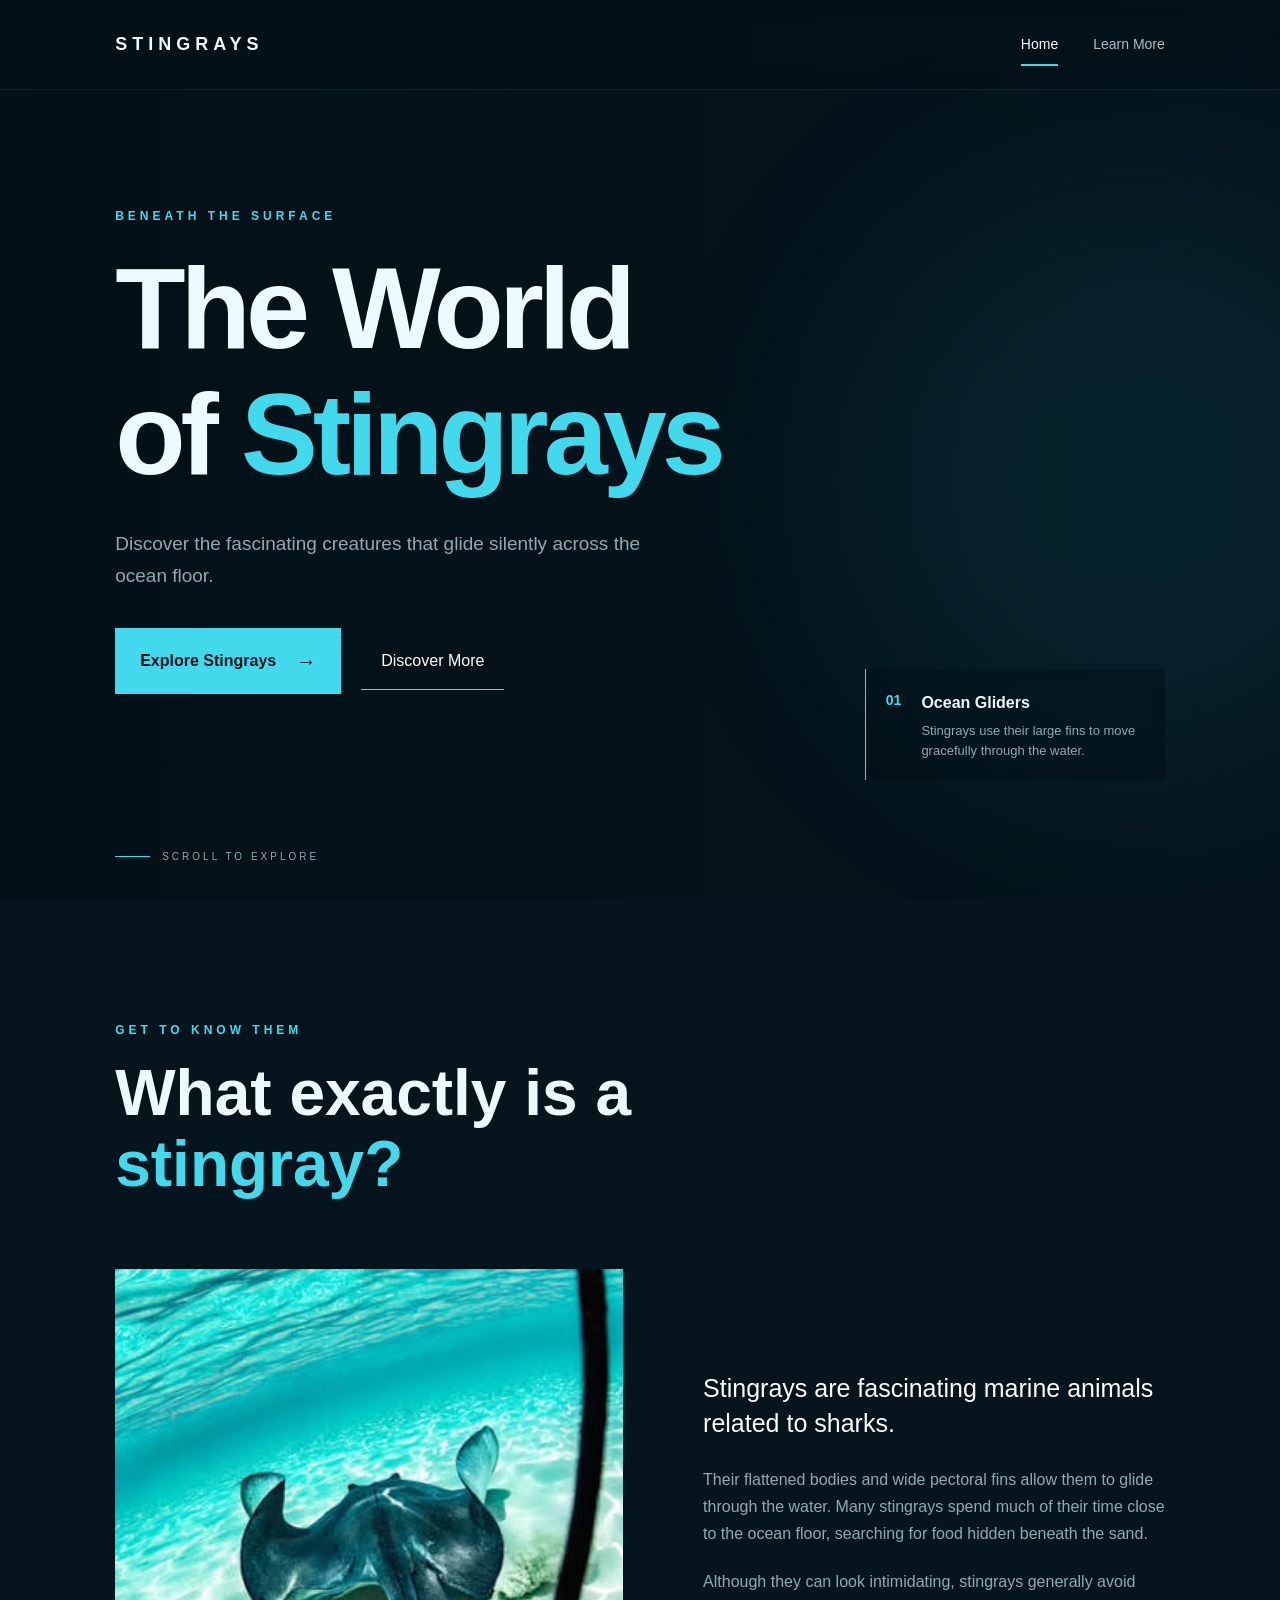
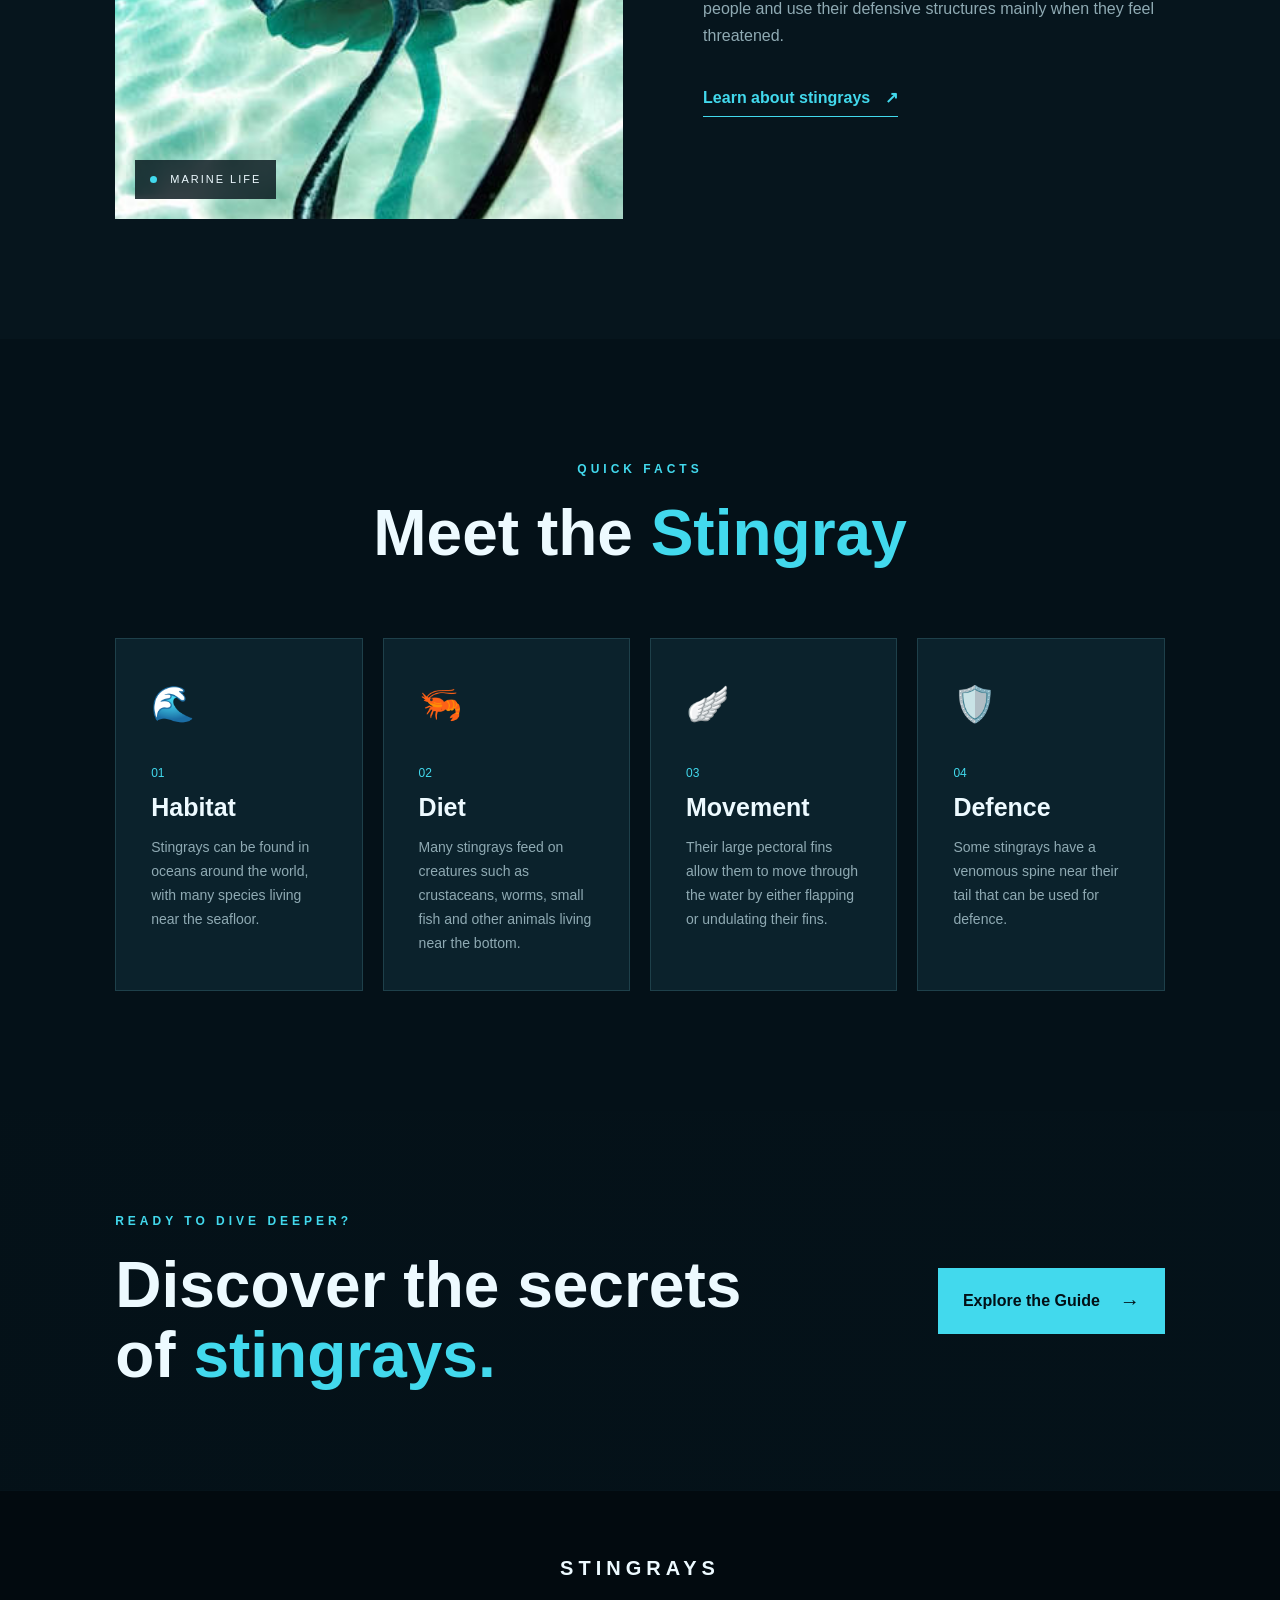
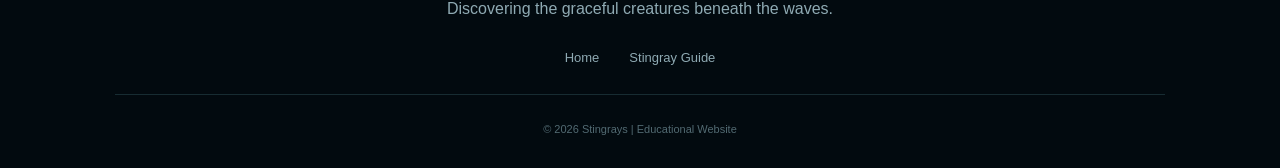
==== index.html @ f685bdc7 "Initial commit" ====
<!DOCTYPE html>
<html lang="en">

<head>
    <meta charset="UTF-8">
    <meta name="viewport" content="width=device-width, initial-scale=1.0">

    <title>Stingrays | Beneath the Surface</title>
    <link rel="stylesheet" href="style.css">
</head>


<body>


    <header class="navbar">

        <a href="index.html" class="logo">
            STINGRAYS
        </a>

        <nav>
            <a href="index.html" class="active">Home</a>
            <a href="Stingray.html">Learn More</a>
        </nav>

    </header>

    <section class="hero">

        <div class="hero-content">

            <p class="eyebrow">
                BENEATH THE SURFACE
            </p>

            <h1>
                The World<br>
                of <span>Stingrays</span>
            </h1>

            <p class="hero-text">
                Discover the fascinating creatures that glide
                silently across the ocean floor.
            </p>

            <div class="hero-buttons">

                <a href="Stingray.html" class="primary-button">
                    Explore Stingrays
                    <span>→</span>
                </a>

                <a href="#about" class="secondary-button">
                    Discover More
                </a>

            </div>

        </div>

        <div class="hero-fact">

            <div class="fact-number">
                01
            </div>

            <div>
                <strong>Ocean Gliders</strong>
                <p>
                    Stingrays use their large fins
                    to move gracefully through the water.
                </p>
            </div>

        </div>


        <!-- Scroll indicator -->

        <div class="scroll">
            <span></span>
            SCROLL TO EXPLORE
        </div>

    </section>

    <section class="section" id="about">

        <div class="section-heading">

            <p class="eyebrow">
                GET TO KNOW THEM
            </p>

            <h2>
                What exactly is a <span>stingray?</span>
            </h2>

        </div>


        <div class="intro-grid">

            <div class="intro-image">

                <img src="stingray2.jpg"
                     alt="Stingray swimming underwater">

                <div class="image-label">
                    <span></span>
                    MARINE LIFE
                </div>

            </div>


            <div class="intro-text">

                <p class="large-text">
                    Stingrays are fascinating marine animals
                    related to sharks.
                </p>

                <p>
                    Their flattened bodies and wide pectoral fins
                    allow them to glide through the water. Many
                    stingrays spend much of their time close to the
                    ocean floor, searching for food hidden beneath
                    the sand.
                </p>

                <p>
                    Although they can look intimidating, stingrays
                    generally avoid people and use their defensive
                    structures mainly when they feel threatened.
                </p>

                <a href="Stingray.html" class="text-link">
                    Learn about stingrays
                    <span>↗</span>
                </a>

            </div>

        </div>

    </section>

    <section class="facts-section">

        <div class="section-heading center">

            <p class="eyebrow">
                QUICK FACTS
            </p>

            <h2>
                Meet the <span>Stingray</span>
            </h2>

        </div>


        <div class="fact-cards">


            <article class="fact-card">

                <div class="card-icon">
                    🌊
                </div>

                <p class="card-number">
                    01
                </p>

                <h3>
                    Habitat
                </h3>

                <p>
                    Stingrays can be found in oceans around
                    the world, with many species living near
                    the seafloor.
                </p>

            </article>


            <article class="fact-card">

                <div class="card-icon">
                    🦐
                </div>

                <p class="card-number">
                    02
                </p>

                <h3>
                    Diet
                </h3>

                <p>
                    Many stingrays feed on creatures such as
                    crustaceans, worms, small fish and other
                    animals living near the bottom.
                </p>

            </article>


            <article class="fact-card">

                <div class="card-icon">
                    🪽
                </div>

                <p class="card-number">
                    03
                </p>

                <h3>
                    Movement
                </h3>

                <p>
                    Their large pectoral fins allow them to
                    move through the water by either flapping
                    or undulating their fins.
                </p>

            </article>


            <article class="fact-card">

                <div class="card-icon">
                    🛡️
                </div>

                <p class="card-number">
                    04
                </p>

                <h3>
                    Defence
                </h3>

                <p>
                    Some stingrays have a venomous spine near
                    their tail that can be used for defence.
                </p>

            </article>

        </div>

    </section>
    <section class="cta">

        <div>

            <p class="eyebrow">
                READY TO DIVE DEEPER?
            </p>

            <h2>
                Discover the secrets<br>
                of <span>stingrays.</span>
            </h2>

        </div>

        <a href="Stingray.html" class="primary-button">
            Explore the Guide
            <span>→</span>
        </a>

    </section>
    <footer>

        <div class="footer-logo">
            STINGRAYS
        </div>

        <p>
            Discovering the graceful creatures beneath the waves.
        </p>

        <div class="footer-links">
            <a href="index.html">Home</a>
            <a href="Stingray.html">Stingray Guide</a>
        </div>

        <div class="copyright">
            © 2026 Stingrays | Educational Website
        </div>

    </footer>


</body>
<a href="Stingray.html"></a>
<a href="index.html"></a>
</html>
---- style.css ----
* {
    margin: 0;
    padding: 0;
    box-sizing: border-box;
}


html {
    scroll-behavior: smooth;
}


body {
    font-family: Arial, Helvetica, sans-serif;

    background: #06151d;

    color: #edfaff;

    line-height: 1.7;
}


:root {

    --background: #06151d;

    --dark: #031017;

    --blue: #42d9ed;

    --light-blue: #8debf5;

    --text: #edfaff;

    --muted: #8faab3;

    --card: #0b222c;

    --border: rgba(141, 235, 245, 0.15);
}


a {
    color: inherit;
    text-decoration: none;
}


img {
    width: 100%;
    display: block;
}


.section {
    padding: 120px 9%;
}


.eyebrow {
    color: var(--blue);

    font-size: 12px;

    font-weight: bold;

    letter-spacing: 4px;

    margin-bottom: 18px;
}


h1,
h2,
h3 {
    line-height: 1.1;
}


h2 {
    font-size: clamp(40px, 5vw, 70px);
}


h2 span,
h1 span {
    color: var(--blue);
}


p {
    color: var(--muted);
}

.navbar {

    position: absolute;

    top: 0;

    left: 0;

    width: 100%;

    height: 90px;

    padding: 0 9%;

    display: flex;

    align-items: center;

    justify-content: space-between;

    z-index: 20;

    border-bottom: 1px solid rgba(255,255,255,0.08);

    background: rgba(3, 16, 23, 0.35);

    backdrop-filter: blur(10px);
}


.logo {

    font-size: 18px;

    font-weight: 900;

    letter-spacing: 5px;
}


.navbar nav {

    display: flex;

    gap: 35px;
}


.navbar nav a {

    color: #a9c1c8;

    font-size: 14px;

    position: relative;

    transition: 0.3s;
}


.navbar nav a:hover,
.navbar nav a.active {

    color: white;
}


.navbar nav a.active::after {

    content: "";

    position: absolute;

    left: 0;

    bottom: -10px;

    width: 100%;

    height: 2px;

    background: var(--blue);
}

.hero {

    min-height: 100vh;

    position: relative;

    display: flex;

    align-items: center;

    padding: 120px 9%;

    overflow: hidden;

    background:

        linear-gradient(
            90deg,
            rgba(3, 16, 23, 0.95),
            rgba(3, 16, 23, 0.6),
            rgba(3, 16, 23, 0.25)
        ),

        url("images/stingray.jpg");

    background-size: cover;

    background-position: center;
}


/* Creates a subtle glow behind the text */

.hero::before {

    content: "";

    position: absolute;

    width: 600px;

    height: 600px;

    border-radius: 50%;

    background: rgba(45, 207, 226, 0.08);

    filter: blur(100px);

    right: -150px;

    top: 20%;
}


.hero-content {

    position: relative;

    max-width: 700px;

    z-index: 2;
}


.hero h1 {

    font-size: clamp(65px, 9vw, 125px);

    letter-spacing: -5px;

    margin-bottom: 30px;
}


.hero-text {

    font-size: 19px;

    max-width: 530px;

    margin-bottom: 35px;
}

.hero-buttons {

    display: flex;

    align-items: center;

    gap: 20px;
}


.primary-button {

    display: inline-flex;

    align-items: center;

    gap: 20px;

    padding: 16px 25px;

    background: var(--blue);

    color: #021016;

    font-weight: bold;

    transition: 0.3s;
}


.primary-button span {

    font-size: 20px;

    transition: 0.3s;
}


.primary-button:hover {

    transform: translateY(-4px);

    box-shadow: 0 15px 40px rgba(66, 217, 237, 0.2);
}


.primary-button:hover span {

    transform: translateX(5px);
}


.secondary-button {

    padding: 15px 20px;

    color: white;

    border-bottom: 1px solid var(--blue);
}

.hero-fact {

    position: absolute;

    right: 9%;

    bottom: 120px;

    max-width: 300px;

    display: flex;

    gap: 20px;

    padding: 20px;

    border-left: 1px solid var(--blue);

    background: rgba(3,16,23,0.45);

    backdrop-filter: blur(8px);
}


.fact-number {

    font-size: 14px;

    color: var(--blue);

    font-weight: bold;
}


.hero-fact strong {

    display: block;

    margin-bottom: 5px;
}


.hero-fact p {

    font-size: 13px;

    line-height: 1.5;
}

.scroll {

    position: absolute;

    bottom: 35px;

    left: 9%;

    font-size: 10px;

    letter-spacing: 3px;

    color: #8faab3;

    display: flex;

    align-items: center;

    gap: 12px;
}


.scroll span {

    display: block;

    width: 35px;

    height: 1px;

    background: var(--blue);
}

.section-heading {

    max-width: 750px;

    margin-bottom: 70px;
}


.section-heading.center {

    text-align: center;

    margin-left: auto;

    margin-right: auto;
}


.heading-description {

    max-width: 600px;

    margin: 25px auto 0;

    color: var(--muted);
}

.intro-grid {

    display: grid;

    grid-template-columns: 1.1fr 1fr;

    gap: 80px;

    align-items: center;
}


.intro-image {

    position: relative;
}


.intro-image img {

    height: 550px;

    object-fit: cover;
}


.image-label {

    position: absolute;

    bottom: 20px;

    left: 20px;

    padding: 10px 15px;

    background: rgba(3,16,23,0.8);

    backdrop-filter: blur(8px);

    font-size: 11px;

    letter-spacing: 2px;
}


.image-label span {

    display: inline-block;

    width: 7px;

    height: 7px;

    border-radius: 50%;

    background: var(--blue);

    margin-right: 8px;
}


.intro-text {

    max-width: 550px;
}


.large-text {

    font-size: 25px;

    color: white;

    line-height: 1.4;

    margin-bottom: 25px;
}


.intro-text p:not(.large-text) {

    margin-bottom: 20px;
}


.text-link {

    display: inline-flex;

    gap: 15px;

    margin-top: 15px;

    color: var(--blue);

    font-weight: bold;

    border-bottom: 1px solid var(--blue);

    padding-bottom: 5px;
}

.facts-section {

    padding: 120px 9%;

    background: #041118;
}


.fact-cards {

    display: grid;

    grid-template-columns: repeat(4, 1fr);

    gap: 20px;
}


.fact-card {

    min-height: 330px;

    padding: 35px;

    background: var(--card);

    border: 1px solid var(--border);

    position: relative;

    transition: 0.3s;
}


.fact-card:hover {

    transform: translateY(-8px);

    border-color: rgba(66,217,237,0.5);
}


.card-icon {

    font-size: 35px;

    margin-bottom: 30px;
}


.card-number {

    color: var(--blue);

    font-size: 12px;

    margin-bottom: 10px;
}


.fact-card h3 {

    font-size: 25px;

    margin-bottom: 15px;
}


.fact-card p:last-child {

    font-size: 14px;
}

.cta {

    padding: 100px 9%;

    display: flex;

    align-items: center;

    justify-content: space-between;

    gap: 40px;

    background:

        linear-gradient(
            90deg,
            rgba(4, 17, 24, 0.95),
            rgba(4, 17, 24, 0.75)
        ),

        url("images/stingray2.jpg");

    background-size: cover;

    background-position: center;
}


.cta h2 {

    font-size: clamp(40px, 5vw, 65px);
}

.page-hero {

    min-height: 80vh;

    display: flex;

    align-items: center;

    padding: 150px 9%;

    background:

        linear-gradient(
            90deg,
            rgba(3,16,23,0.95),
            rgba(3,16,23,0.55)
        ),

        url("images/stingray2.jpg");

    background-size: cover;

    background-position: center;
}


.page-hero-content {

    max-width: 800px;
}


.page-hero h1 {

    font-size: clamp(65px, 8vw, 110px);

    letter-spacing: -4px;

    margin-bottom: 30px;
}


.page-hero p:last-child {

    font-size: 19px;

    max-width: 550px;
}

.large-info-grid {

    display: grid;

    grid-template-columns: 1fr 1fr;

    gap: 80px;

    align-items: center;
}


.info-image img {

    height: 600px;

    object-fit: cover;
}


.info-content > p {

    margin-bottom: 20px;
}


.mini-stat-grid {

    display: grid;

    grid-template-columns: 1fr 1fr;

    gap: 20px;

    margin-top: 40px;
}


.mini-stat-grid div {

    padding: 20px;

    border-top: 1px solid var(--border);
}


.mini-stat-grid strong {

    display: block;

    color: var(--blue);

    margin-bottom: 5px;
}


.mini-stat-grid span {

    font-size: 13px;

    color: var(--muted);
}

.dark-section {

    padding: 120px 9%;

    background: #030e14;
}


.anatomy-grid {

    display: grid;

    grid-template-columns: repeat(4, 1fr);

    gap: 20px;
}


.anatomy-card {

    padding: 35px;

    min-height: 300px;

    border: 1px solid var(--border);

    background: #061923;

    transition: 0.3s;
}


.anatomy-card:hover {

    border-color: var(--blue);

    transform: translateY(-5px);
}


.anatomy-number {

    color: var(--blue);

    margin-bottom: 70px;

    font-size: 13px;
}


.anatomy-card h3 {

    font-size: 24px;

    margin-bottom: 15px;
}


.anatomy-card p {

    font-size: 14px;
}

.split-heading {

    display: flex;

    justify-content: space-between;

    gap: 50px;

    margin-bottom: 70px;
}


.split-heading > p {

    max-width: 400px;

    align-self: flex-end;
}


.food-grid {

    display: grid;

    grid-template-columns: 1fr 1fr;

    border-top: 1px solid var(--border);
}


.food-item {

    padding: 40px;

    border-bottom: 1px solid var(--border);

    transition: 0.3s;
}


.food-item:nth-child(odd) {

    border-right: 1px solid var(--border);
}


.food-item:hover {

    background: #0a2029;
}


.food-item span {

    color: var(--blue);

    font-size: 12px;

    letter-spacing: 2px;
}


.food-item h3 {

    margin: 15px 0;

    font-size: 28px;
}


.habitat-section {

    min-height: 650px;

    display: flex;

    align-items: center;

    padding: 100px 9%;

    background:

        linear-gradient(
            90deg,
            rgba(3,16,23,0.95),
            rgba(3,16,23,0.55)
        ),

        url("images/stingray.jpg");

    background-size: cover;

    background-position: center;
}


.habitat-content {

    max-width: 650px;
}


.habitat-content h2 {

    margin-bottom: 30px;
}


.habitat-content > p {

    font-size: 18px;

    margin-bottom: 30px;
}


.habitat-tags {

    display: flex;

    flex-wrap: wrap;

    gap: 10px;
}


.habitat-tags span {

    padding: 9px 13px;

    border: 1px solid rgba(66,217,237,0.4);

    color: var(--light-blue);

    font-size: 10px;

    letter-spacing: 2px;
}


.defence-box {

    display: grid;

    grid-template-columns: 120px 1fr;

    gap: 40px;

    padding: 50px;

    border: 1px solid var(--border);

    background: var(--card);

    max-width: 1000px;
}


.defence-icon {

    font-size: 55px;

    text-align: center;
}


.defence-box h3 {

    font-size: 32px;

    margin-bottom: 20px;
}


.defence-box p {

    margin-bottom: 15px;

    max-width: 750px;
}

.number-facts {

    max-width: 1000px;

    margin: auto;
}


.number-facts > div {

    display: grid;

    grid-template-columns: 100px 1fr;

    gap: 30px;

    padding: 25px 0;

    border-bottom: 1px solid var(--border);
}


.number-facts strong {

    color: var(--blue);

    font-size: 14px;
}


.number-facts p {

    color: white;
}

.back-home {

    text-align: center;

    padding: 130px 20px;

    background: #030e14;
}


.back-home h2 {

    margin-bottom: 40px;
}

footer {

    padding: 60px 9% 30px;

    background: #020a0f;

    text-align: center;
}


.footer-logo {

    font-size: 20px;

    font-weight: 900;

    letter-spacing: 5px;

    margin-bottom: 10px;
}


.footer-links {

    display: flex;

    justify-content: center;

    gap: 30px;

    margin: 25px 0;
}


.footer-links a {

    color: var(--muted);

    font-size: 13px;

    transition: 0.3s;
}


.footer-links a:hover {

    color: var(--blue);
}


.copyright {

    padding-top: 25px;

    border-top: 1px solid var(--border);

    color: #526a72;

    font-size: 11px;
}

@media (max-width: 1000px) {

    .fact-cards,
    .anatomy-grid {

        grid-template-columns: 1fr 1fr;
    }


    .intro-grid,
    .large-info-grid {

        grid-template-columns: 1fr;

        gap: 50px;
    }


    .intro-image img,
    .info-image img {

        height: 450px;
    }


    .hero-fact {

        display: none;
    }

}


@media (max-width: 700px) {

    .navbar {

        padding: 0 6%;

        height: 75px;
    }


    .navbar nav {

        gap: 15px;
    }


    .navbar nav a {

        font-size: 12px;
    }


    .section,
    .facts-section,
    .dark-section {

        padding: 80px 6%;
    }


    .hero {

        padding: 120px 6% 80px;

        min-height: 850px;
    }


    .hero h1 {

        letter-spacing: -3px;
    }


    .hero-buttons {

        flex-direction: column;

        align-items: flex-start;
    }


    .scroll {

        left: 6%;
    }


    .fact-cards,
    .anatomy-grid {

        grid-template-columns: 1fr;
    }


    .fact-card {

        min-height: auto;
    }


    .split-heading {

        flex-direction: column;
    }


    .food-grid {

        grid-template-columns: 1fr;
    }


    .food-item:nth-child(odd) {

        border-right: none;
    }


    .defence-box {

        grid-template-columns: 1fr;

        padding: 30px;
    }


    .defence-icon {

        text-align: left;
    }


    .number-facts > div {

        grid-template-columns: 50px 1fr;
    }


    .cta {

        flex-direction: column;

        align-items: flex-start;

        padding: 80px 6%;
    }


    .page-hero {

        min-height: 700px;

        padding: 120px 6% 80px;
    }


    .page-hero h1 {

        letter-spacing: -3px;
    }


    .mini-stat-grid {

        grid-template-columns: 1fr;
    }


    .habitat-section {

        padding: 80px 6%;
    }


    footer {

        padding-left: 6%;

        padding-right: 6%;
    }

}
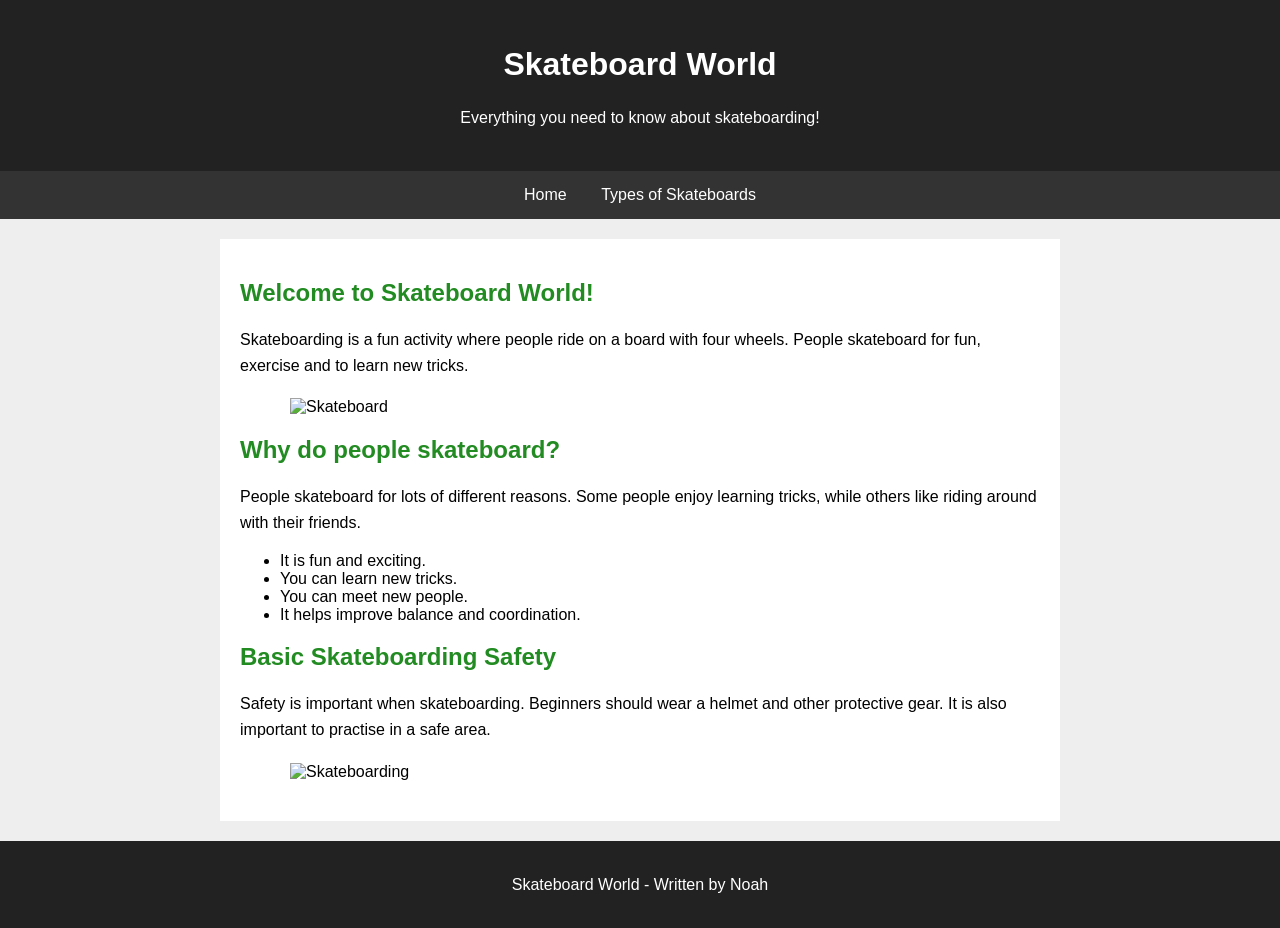
==== commit ecb517ee: "winning" ====
--- a/index.html
+++ b/index.html
@@ -1,307 +1,65 @@
 <!DOCTYPE html>
-<html lang="en">
-
+<html>
 <head>
-    <meta charset="UTF-8">
-    <meta name="viewport" content="width=device-width, initial-scale=1.0">
-
-    <title>Stingrays | Beneath the Surface</title>
+    <title>Skateboard World</title>
     <link rel="stylesheet" href="style.css">
 </head>
 
-
 <body>
 
-
-    <header class="navbar">
-
-        <a href="index.html" class="logo">
-            STINGRAYS
-        </a>
-
-        <nav>
-            <a href="index.html" class="active">Home</a>
-            <a href="Stingray.html">Learn More</a>
-        </nav>
-
+    <header>
+        <h1>Skateboard World</h1>
+        <p>Everything you need to know about skateboarding!</p>
     </header>
 
-    <section class="hero">
+    <nav>
+        <a href="index.html">Home</a>
+        <a href="skateboards.html">Types of Skateboards</a>
+    </nav>
 
-        <div class="hero-content">
-
-            <p class="eyebrow">
-                BENEATH THE SURFACE
-            </p>
-
-            <h1>
-                The World<br>
-                of <span>Stingrays</span>
-            </h1>
-
-            <p class="hero-text">
-                Discover the fascinating creatures that glide
-                silently across the ocean floor.
-            </p>
-
-            <div class="hero-buttons">
-
-                <a href="Stingray.html" class="primary-button">
-                    Explore Stingrays
-                    <span>→</span>
-                </a>
-
-                <a href="#about" class="secondary-button">
-                    Discover More
-                </a>
-
-            </div>
-
-        </div>
-
-        <div class="hero-fact">
-
-            <div class="fact-number">
-                01
-            </div>
-
-            <div>
-                <strong>Ocean Gliders</strong>
-                <p>
-                    Stingrays use their large fins
-                    to move gracefully through the water.
-                </p>
-            </div>
-
-        </div>
-
-
-        <!-- Scroll indicator -->
-
-        <div class="scroll">
-            <span></span>
-            SCROLL TO EXPLORE
-        </div>
-
-    </section>
-
-    <section class="section" id="about">
-
-        <div class="section-heading">
-
-            <p class="eyebrow">
-                GET TO KNOW THEM
-            </p>
-
-            <h2>
-                What exactly is a <span>stingray?</span>
-            </h2>
-
-        </div>
-
-
-        <div class="intro-grid">
-
-            <div class="intro-image">
-
-                <img src="stingray2.jpg"
-                     alt="Stingray swimming underwater">
-
-                <div class="image-label">
-                    <span></span>
-                    MARINE LIFE
-                </div>
-
-            </div>
-
-
-            <div class="intro-text">
-
-                <p class="large-text">
-                    Stingrays are fascinating marine animals
-                    related to sharks.
-                </p>
-
-                <p>
-                    Their flattened bodies and wide pectoral fins
-                    allow them to glide through the water. Many
-                    stingrays spend much of their time close to the
-                    ocean floor, searching for food hidden beneath
-                    the sand.
-                </p>
-
-                <p>
-                    Although they can look intimidating, stingrays
-                    generally avoid people and use their defensive
-                    structures mainly when they feel threatened.
-                </p>
-
-                <a href="Stingray.html" class="text-link">
-                    Learn about stingrays
-                    <span>↗</span>
-                </a>
-
-            </div>
-
-        </div>
-
-    </section>
-
-    <section class="facts-section">
-
-        <div class="section-heading center">
-
-            <p class="eyebrow">
-                QUICK FACTS
-            </p>
-
-            <h2>
-                Meet the <span>Stingray</span>
-            </h2>
-
-        </div>
-
-
-        <div class="fact-cards">
-
-
-            <article class="fact-card">
-
-                <div class="card-icon">
-                    🌊
-                </div>
-
-                <p class="card-number">
-                    01
-                </p>
-
-                <h3>
-                    Habitat
-                </h3>
-
-                <p>
-                    Stingrays can be found in oceans around
-                    the world, with many species living near
-                    the seafloor.
-                </p>
-
-            </article>
-
-
-            <article class="fact-card">
-
-                <div class="card-icon">
-                    🦐
-                </div>
-
-                <p class="card-number">
-                    02
-                </p>
-
-                <h3>
-                    Diet
-                </h3>
-
-                <p>
-                    Many stingrays feed on creatures such as
-                    crustaceans, worms, small fish and other
-                    animals living near the bottom.
-                </p>
-
-            </article>
-
-
-            <article class="fact-card">
-
-                <div class="card-icon">
-                    🪽
-                </div>
-
-                <p class="card-number">
-                    03
-                </p>
-
-                <h3>
-                    Movement
-                </h3>
-
-                <p>
-                    Their large pectoral fins allow them to
-                    move through the water by either flapping
-                    or undulating their fins.
-                </p>
-
-            </article>
-
-
-            <article class="fact-card">
-
-                <div class="card-icon">
-                    🛡️
-                </div>
-
-                <p class="card-number">
-                    04
-                </p>
-
-                <h3>
-                    Defence
-                </h3>
-
-                <p>
-                    Some stingrays have a venomous spine near
-                    their tail that can be used for defence.
-                </p>
-
-            </article>
-
-        </div>
-
-    </section>
-    <section class="cta">
-
-        <div>
-
-            <p class="eyebrow">
-                READY TO DIVE DEEPER?
-            </p>
-
-            <h2>
-                Discover the secrets<br>
-                of <span>stingrays.</span>
-            </h2>
-
-        </div>
-
-        <a href="Stingray.html" class="primary-button">
-            Explore the Guide
-            <span>→</span>
-        </a>
-
-    </section>
-    <footer>
-
-        <div class="footer-logo">
-            STINGRAYS
-        </div>
+    <main>
+        <h2>Welcome to Skateboard World!</h2>
 
         <p>
-            Discovering the graceful creatures beneath the waves.
+            Skateboarding is a fun activity where people ride
+            on a board with four wheels. People skateboard for
+            fun, exercise and to learn new tricks.
         </p>
 
-        <div class="footer-links">
-            <a href="index.html">Home</a>
-            <a href="Stingray.html">Stingray Guide</a>
-        </div>
+        <img src="https://images.unsplash.com/photo-1520045892732-304bc3ac5d8e?auto=format&fit=crop&w=900&q=80"
+             alt="Skateboard">
 
-        <div class="copyright">
-            © 2026 Stingrays | Educational Website
-        </div>
+        <h2>Why do people skateboard?</h2>
 
+        <p>
+            People skateboard for lots of different reasons.
+            Some people enjoy learning tricks, while others
+            like riding around with their friends.
+        </p>
+
+        <ul>
+            <li>It is fun and exciting.</li>
+            <li>You can learn new tricks.</li>
+            <li>You can meet new people.</li>
+            <li>It helps improve balance and coordination.</li>
+        </ul>
+
+        <h2>Basic Skateboarding Safety</h2>
+
+        <p>
+            Safety is important when skateboarding. Beginners
+            should wear a helmet and other protective gear.
+            It is also important to practise in a safe area.
+        </p>
+
+        <img src="https://images.unsplash.com/photo-1547447134-cd3f5c716030?auto=format&fit=crop&w=900&q=80"
+             alt="Skateboarding">
+
+    </main>
+
+    <footer>
+        <p>Skateboard World - Written by Noah</p>
     </footer>
 
-
 </body>
-<a href="Stingray.html"></a>
-<a href="index.html"></a>
-</html>
+</html>
--- a/style.css
+++ b/style.css
@@ -1,1295 +1,57 @@
-  * {
+body {
+    background-color: #eeeeee;
+    font-family: Arial;
     margin: 0;
-    padding: 0;
-    box-sizing: border-box;
 }
 
-
-html {
-    scroll-behavior: smooth;
+header {
+    background-color: #222222;
+    color: white;
+    text-align: center;
+    padding: 25px;
 }
 
-
-body {
-    font-family: Arial, Helvetica, sans-serif;
-
-    background: #06151d;
-
-    color: #edfaff;
-
-    line-height: 1.7;
+nav {
+    background-color: #333333;
+    text-align: center;
+    padding: 15px;
 }
 
-
-:root {
-
-    --background: #06151d;
-
-    --dark: #031017;
-
-    --blue: #42d9ed;
-
-    --light-blue: #8debf5;
-
-    --text: #edfaff;
-
-    --muted: #8faab3;
-
-    --card: #0b222c;
-
-    --border: rgba(141, 235, 245, 0.15);
+nav a {
+    color: white;
+    text-decoration: none;
+    margin: 15px;
 }
 
-
-a {
-    color: inherit;
-    text-decoration: none;
+nav a:hover {
+    color: limegreen;
 }
 
+main {
+    background-color: white;
+    margin: 20px auto;
+    padding: 20px;
+    max-width: 800px;
+}
+
+h2 {
+    color: #228b22;
+}
+
+p {
+    line-height: 1.6;
+}
 
 img {
     width: 100%;
+    max-width: 700px;
     display: block;
-}
-
-
-.section {
-    padding: 120px 9%;
-}
-
-
-.eyebrow {
-    color: var(--blue);
-
-    font-size: 12px;
-
-    font-weight: bold;
-
-    letter-spacing: 4px;
-
-    margin-bottom: 18px;
-}
-
-
-h1,
-h2,
-h3 {
-    line-height: 1.1;
-}
-
-
-h2 {
-    font-size: clamp(40px, 5vw, 70px);
-}
-
-
-h2 span,
-h1 span {
-    color: var(--blue);
-}
-
-
-p {
-    color: var(--muted);
-}
-
-.navbar {
-
-    position: absolute;
-
-    top: 0;
-
-    left: 0;
-
-    width: 100%;
-
-    height: 90px;
-
-    padding: 0 9%;
-
-    display: flex;
-
-    align-items: center;
-
-    justify-content: space-between;
-
-    z-index: 20;
-
-    border-bottom: 1px solid rgba(255,255,255,0.08);
-
-    background: rgba(3, 16, 23, 0.35);
-
-    backdrop-filter: blur(10px);
-}
-
-
-.logo {
-
-    font-size: 18px;
-
-    font-weight: 900;
-
-    letter-spacing: 5px;
-}
-
-
-.navbar nav {
-
-    display: flex;
-
-    gap: 35px;
-}
-
-
-.navbar nav a {
-
-    color: #a9c1c8;
-
-    font-size: 14px;
-
-    position: relative;
-
-    transition: 0.3s;
-}
-
-
-.navbar nav a:hover,
-.navbar nav a.active {
-
-    color: white;
-}
-
-
-.navbar nav a.active::after {
-
-    content: "";
-
-    position: absolute;
-
-    left: 0;
-
-    bottom: -10px;
-
-    width: 100%;
-
-    height: 2px;
-
-    background: var(--blue);
-}
-
-.hero {
-
-    min-height: 100vh;
-
-    position: relative;
-
-    display: flex;
-
-    align-items: center;
-
-    padding: 120px 9%;
-
-    overflow: hidden;
-
-    background:
-
-        linear-gradient(
-            90deg,
-            rgba(3, 16, 23, 0.95),
-            rgba(3, 16, 23, 0.6),
-            rgba(3, 16, 23, 0.25)
-        ),
-
-        url("images/stingray.jpg");
-
-    background-size: cover;
-
-    background-position: center;
-}
-
-
-/* Creates a subtle glow behind the text */
-
-.hero::before {
-
-    content: "";
-
-    position: absolute;
-
-    width: 600px;
-
-    height: 600px;
-
-    border-radius: 50%;
-
-    background: rgba(45, 207, 226, 0.08);
-
-    filter: blur(100px);
-
-    right: -150px;
-
-    top: 20%;
-}
-
-
-.hero-content {
-
-    position: relative;
-
-    max-width: 700px;
-
-    z-index: 2;
-}
-
-
-.hero h1 {
-
-    font-size: clamp(65px, 9vw, 125px);
-
-    letter-spacing: -5px;
-
-    margin-bottom: 30px;
-}
-
-
-.hero-text {
-
-    font-size: 19px;
-
-    max-width: 530px;
-
-    margin-bottom: 35px;
-}
-
-.hero-buttons {
-
-    display: flex;
-
-    align-items: center;
-
-    gap: 20px;
-}
-
-
-.primary-button {
-
-    display: inline-flex;
-
-    align-items: center;
-
-    gap: 20px;
-
-    padding: 16px 25px;
-
-    background: var(--blue);
-
-    color: #021016;
-
-    font-weight: bold;
-
-    transition: 0.3s;
-}
-
-
-.primary-button span {
-
-    font-size: 20px;
-
-    transition: 0.3s;
-}
-
-
-.primary-button:hover {
-
-    transform: translateY(-4px);
-
-    box-shadow: 0 15px 40px rgba(66, 217, 237, 0.2);
-}
-
-
-.primary-button:hover span {
-
-    transform: translateX(5px);
-}
-
-
-.secondary-button {
-
-    padding: 15px 20px;
-
-    color: white;
-
-    border-bottom: 1px solid var(--blue);
-}
-
-.hero-fact {
-
-    position: absolute;
-
-    right: 9%;
-
-    bottom: 120px;
-
-    max-width: 300px;
-
-    display: flex;
-
-    gap: 20px;
-
-    padding: 20px;
-
-    border-left: 1px solid var(--blue);
-
-    background: rgba(3,16,23,0.45);
-
-    backdrop-filter: blur(8px);
-}
-
-
-.fact-number {
-
-    font-size: 14px;
-
-    color: var(--blue);
-
-    font-weight: bold;
-}
-
-
-.hero-fact strong {
-
-    display: block;
-
-    margin-bottom: 5px;
-}
-
-
-.hero-fact p {
-
-    font-size: 13px;
-
-    line-height: 1.5;
-}
-
-.scroll {
-
-    position: absolute;
-
-    bottom: 35px;
-
-    left: 9%;
-
-    font-size: 10px;
-
-    letter-spacing: 3px;
-
-    color: #8faab3;
-
-    display: flex;
-
-    align-items: center;
-
-    gap: 12px;
-}
-
-
-.scroll span {
-
-    display: block;
-
-    width: 35px;
-
-    height: 1px;
-
-    background: var(--blue);
-}
-
-.section-heading {
-
-    max-width: 750px;
-
-    margin-bottom: 70px;
-}
-
-
-.section-heading.center {
-
-    text-align: center;
-
-    margin-left: auto;
-
-    margin-right: auto;
-}
-
-
-.heading-description {
-
-    max-width: 600px;
-
-    margin: 25px auto 0;
-
-    color: var(--muted);
-}
-
-.intro-grid {
-
-    display: grid;
-
-    grid-template-columns: 1.1fr 1fr;
-
-    gap: 80px;
-
-    align-items: center;
-}
-
-
-.intro-image {
-
-    position: relative;
-}
-
-
-.intro-image img {
-
-    height: 550px;
-
-    object-fit: cover;
-}
-
-
-.image-label {
-
-    position: absolute;
-
-    bottom: 20px;
-
-    left: 20px;
-
-    padding: 10px 15px;
-
-    background: rgba(3,16,23,0.8);
-
-    backdrop-filter: blur(8px);
-
-    font-size: 11px;
-
-    letter-spacing: 2px;
-}
-
-
-.image-label span {
-
-    display: inline-block;
-
-    width: 7px;
-
-    height: 7px;
-
-    border-radius: 50%;
-
-    background: var(--blue);
-
-    margin-right: 8px;
-}
-
-
-.intro-text {
-
-    max-width: 550px;
-}
-
-
-.large-text {
-
-    font-size: 25px;
-
-    color: white;
-
-    line-height: 1.4;
-
-    margin-bottom: 25px;
-}
-
-
-.intro-text p:not(.large-text) {
-
-    margin-bottom: 20px;
-}
-
-
-.text-link {
-
-    display: inline-flex;
-
-    gap: 15px;
-
-    margin-top: 15px;
-
-    color: var(--blue);
-
-    font-weight: bold;
-
-    border-bottom: 1px solid var(--blue);
-
-    padding-bottom: 5px;
-}
-
-.facts-section {
-
-    padding: 120px 9%;
-
-    background: #041118;
-}
-
-
-.fact-cards {
-
-    display: grid;
-
-    grid-template-columns: repeat(4, 1fr);
-
-    gap: 20px;
-}
-
-
-.fact-card {
-
-    min-height: 330px;
-
-    padding: 35px;
-
-    background: var(--card);
-
-    border: 1px solid var(--border);
-
-    position: relative;
-
-    transition: 0.3s;
-}
-
-
-.fact-card:hover {
-
-    transform: translateY(-8px);
-
-    border-color: rgba(66,217,237,0.5);
-}
-
-
-.card-icon {
-
-    font-size: 35px;
-
-    margin-bottom: 30px;
-}
-
-
-.card-number {
-
-    color: var(--blue);
-
-    font-size: 12px;
-
-    margin-bottom: 10px;
-}
-
-
-.fact-card h3 {
-
-    font-size: 25px;
-
-    margin-bottom: 15px;
-}
-
-
-.fact-card p:last-child {
-
-    font-size: 14px;
-}
-
-.cta {
-
-    padding: 100px 9%;
-
-    display: flex;
-
-    align-items: center;
-
-    justify-content: space-between;
-
-    gap: 40px;
-
-    background:
-
-        linear-gradient(
-            90deg,
-            rgba(4, 17, 24, 0.95),
-            rgba(4, 17, 24, 0.75)
-        ),
-
-        url("images/stingray2.jpg");
-
-    background-size: cover;
-
-    background-position: center;
-}
-
-
-.cta h2 {
-
-    font-size: clamp(40px, 5vw, 65px);
-}
-
-.page-hero {
-
-    min-height: 80vh;
-
-    display: flex;
-
-    align-items: center;
-
-    padding: 150px 9%;
-
-    background:
-
-        linear-gradient(
-            90deg,
-            rgba(3,16,23,0.95),
-            rgba(3,16,23,0.55)
-        ),
-
-        url("images/stingray2.jpg");
-
-    background-size: cover;
-
-    background-position: center;
-}
-
-
-.page-hero-content {
-
-    max-width: 800px;
-}
-
-
-.page-hero h1 {
-
-    font-size: clamp(65px, 8vw, 110px);
-
-    letter-spacing: -4px;
-
-    margin-bottom: 30px;
-}
-
-
-.page-hero p:last-child {
-
-    font-size: 19px;
-
-    max-width: 550px;
-}
-
-.large-info-grid {
-
-    display: grid;
-
-    grid-template-columns: 1fr 1fr;
-
-    gap: 80px;
-
-    align-items: center;
-}
-
-
-.info-image img {
-
-    height: 600px;
-
-    object-fit: cover;
-}
-
-
-.info-content > p {
-
-    margin-bottom: 20px;
-}
-
-
-.mini-stat-grid {
-
-    display: grid;
-
-    grid-template-columns: 1fr 1fr;
-
-    gap: 20px;
-
-    margin-top: 40px;
-}
-
-
-.mini-stat-grid div {
-
-    padding: 20px;
-
-    border-top: 1px solid var(--border);
-}
-
-
-.mini-stat-grid strong {
-
-    display: block;
-
-    color: var(--blue);
-
-    margin-bottom: 5px;
-}
-
-
-.mini-stat-grid span {
-
-    font-size: 13px;
-
-    color: var(--muted);
-}
-
-.dark-section {
-
-    padding: 120px 9%;
-
-    background: #030e14;
-}
-
-
-.anatomy-grid {
-
-    display: grid;
-
-    grid-template-columns: repeat(4, 1fr);
-
-    gap: 20px;
-}
-
-
-.anatomy-card {
-
-    padding: 35px;
-
-    min-height: 300px;
-
-    border: 1px solid var(--border);
-
-    background: #061923;
-
-    transition: 0.3s;
-}
-
-
-.anatomy-card:hover {
-
-    border-color: var(--blue);
-
-    transform: translateY(-5px);
-}
-
-
-.anatomy-number {
-
-    color: var(--blue);
-
-    margin-bottom: 70px;
-
-    font-size: 13px;
-}
-
-
-.anatomy-card h3 {
-
-    font-size: 24px;
-
-    margin-bottom: 15px;
-}
-
-
-.anatomy-card p {
-
-    font-size: 14px;
-}
-
-.split-heading {
-
-    display: flex;
-
-    justify-content: space-between;
-
-    gap: 50px;
-
-    margin-bottom: 70px;
-}
-
-
-.split-heading > p {
-
-    max-width: 400px;
-
-    align-self: flex-end;
-}
-
-
-.food-grid {
-
-    display: grid;
-
-    grid-template-columns: 1fr 1fr;
-
-    border-top: 1px solid var(--border);
-}
-
-
-.food-item {
-
-    padding: 40px;
-
-    border-bottom: 1px solid var(--border);
-
-    transition: 0.3s;
-}
-
-
-.food-item:nth-child(odd) {
-
-    border-right: 1px solid var(--border);
-}
-
-
-.food-item:hover {
-
-    background: #0a2029;
-}
-
-
-.food-item span {
-
-    color: var(--blue);
-
-    font-size: 12px;
-
-    letter-spacing: 2px;
-}
-
-
-.food-item h3 {
-
-    margin: 15px 0;
-
-    font-size: 28px;
-}
-
-
-.habitat-section {
-
-    min-height: 650px;
-
-    display: flex;
-
-    align-items: center;
-
-    padding: 100px 9%;
-
-    background:
-
-        linear-gradient(
-            90deg,
-            rgba(3,16,23,0.95),
-            rgba(3,16,23,0.55)
-        ),
-
-        url("images/stingray.jpg");
-
-    background-size: cover;
-
-    background-position: center;
-}
-
-
-.habitat-content {
-
-    max-width: 650px;
-}
-
-
-.habitat-content h2 {
-
-    margin-bottom: 30px;
-}
-
-
-.habitat-content > p {
-
-    font-size: 18px;
-
-    margin-bottom: 30px;
-}
-
-
-.habitat-tags {
-
-    display: flex;
-
-    flex-wrap: wrap;
-
-    gap: 10px;
-}
-
-
-.habitat-tags span {
-
-    padding: 9px 13px;
-
-    border: 1px solid rgba(66,217,237,0.4);
-
-    color: var(--light-blue);
-
-    font-size: 10px;
-
-    letter-spacing: 2px;
-}
-
-
-.defence-box {
-
-    display: grid;
-
-    grid-template-columns: 120px 1fr;
-
-    gap: 40px;
-
-    padding: 50px;
-
-    border: 1px solid var(--border);
-
-    background: var(--card);
-
-    max-width: 1000px;
-}
-
-
-.defence-icon {
-
-    font-size: 55px;
-
-    text-align: center;
-}
-
-
-.defence-box h3 {
-
-    font-size: 32px;
-
-    margin-bottom: 20px;
-}
-
-
-.defence-box p {
-
-    margin-bottom: 15px;
-
-    max-width: 750px;
-}
-
-.number-facts {
-
-    max-width: 1000px;
-
-    margin: auto;
-}
-
-
-.number-facts > div {
-
-    display: grid;
-
-    grid-template-columns: 100px 1fr;
-
-    gap: 30px;
-
-    padding: 25px 0;
-
-    border-bottom: 1px solid var(--border);
-}
-
-
-.number-facts strong {
-
-    color: var(--blue);
-
-    font-size: 14px;
-}
-
-
-.number-facts p {
-
-    color: white;
-}
-
-.back-home {
-
-    text-align: center;
-
-    padding: 130px 20px;
-
-    background: #030e14;
-}
-
-
-.back-home h2 {
-
-    margin-bottom: 40px;
+    margin: 20px auto;
 }
 
 footer {
-
-    padding: 60px 9% 30px;
-
-    background: #020a0f;
-
+    background-color: #222222;
+    color: white;
     text-align: center;
-}
-
-
-.footer-logo {
-
-    font-size: 20px;
-
-    font-weight: 900;
-
-    letter-spacing: 5px;
-
-    margin-bottom: 10px;
-}
-
-
-.footer-links {
-
-    display: flex;
-
-    justify-content: center;
-
-    gap: 30px;
-
-    margin: 25px 0;
-}
-
-
-.footer-links a {
-
-    color: var(--muted);
-
-    font-size: 13px;
-
-    transition: 0.3s;
-}
-
-
-.footer-links a:hover {
-
-    color: var(--blue);
-}
-
-
-.copyright {
-
-    padding-top: 25px;
-
-    border-top: 1px solid var(--border);
-
-    color: #526a72;
-
-    font-size: 11px;
-}
-
-@media (max-width: 1000px) {
-
-    .fact-cards,
-    .anatomy-grid {
-
-        grid-template-columns: 1fr 1fr;
-    }
-
-
-    .intro-grid,
-    .large-info-grid {
-
-        grid-template-columns: 1fr;
-
-        gap: 50px;
-    }
-
-
-    .intro-image img,
-    .info-image img {
-
-        height: 450px;
-    }
-
-
-    .hero-fact {
-
-        display: none;
-    }
-
-}
-
-
-@media (max-width: 700px) {
-
-    .navbar {
-
-        padding: 0 6%;
-
-        height: 75px;
-    }
-
-
-    .navbar nav {
-
-        gap: 15px;
-    }
-
-
-    .navbar nav a {
-
-        font-size: 12px;
-    }
-
-
-    .section,
-    .facts-section,
-    .dark-section {
-
-        padding: 80px 6%;
-    }
-
-
-    .hero {
-
-        padding: 120px 6% 80px;
-
-        min-height: 850px;
-    }
-
-
-    .hero h1 {
-
-        letter-spacing: -3px;
-    }
-
-
-    .hero-buttons {
-
-        flex-direction: column;
-
-        align-items: flex-start;
-    }
-
-
-    .scroll {
-
-        left: 6%;
-    }
-
-
-    .fact-cards,
-    .anatomy-grid {
-
-        grid-template-columns: 1fr;
-    }
-
-
-    .fact-card {
-
-        min-height: auto;
-    }
-
-
-    .split-heading {
-
-        flex-direction: column;
-    }
-
-
-    .food-grid {
-
-        grid-template-columns: 1fr;
-    }
-
-
-    .food-item:nth-child(odd) {
-
-        border-right: none;
-    }
-
-
-    .defence-box {
-
-        grid-template-columns: 1fr;
-
-        padding: 30px;
-    }
-
-
-    .defence-icon {
-
-        text-align: left;
-    }
-
-
-    .number-facts > div {
-
-        grid-template-columns: 50px 1fr;
-    }
-
-
-    .cta {
-
-        flex-direction: column;
-
-        align-items: flex-start;
-
-        padding: 80px 6%;
-    }
-
-
-    .page-hero {
-
-        min-height: 700px;
-
-        padding: 120px 6% 80px;
-    }
-
-
-    .page-hero h1 {
-
-        letter-spacing: -3px;
-    }
-
-
-    .mini-stat-grid {
-
-        grid-template-columns: 1fr;
-    }
-
-
-    .habitat-section {
-
-        padding: 80px 6%;
-    }
-
-
-    footer {
-
-        padding-left: 6%;
-
-        padding-right: 6%;
-    }
-
+    padding: 15px;
 }
